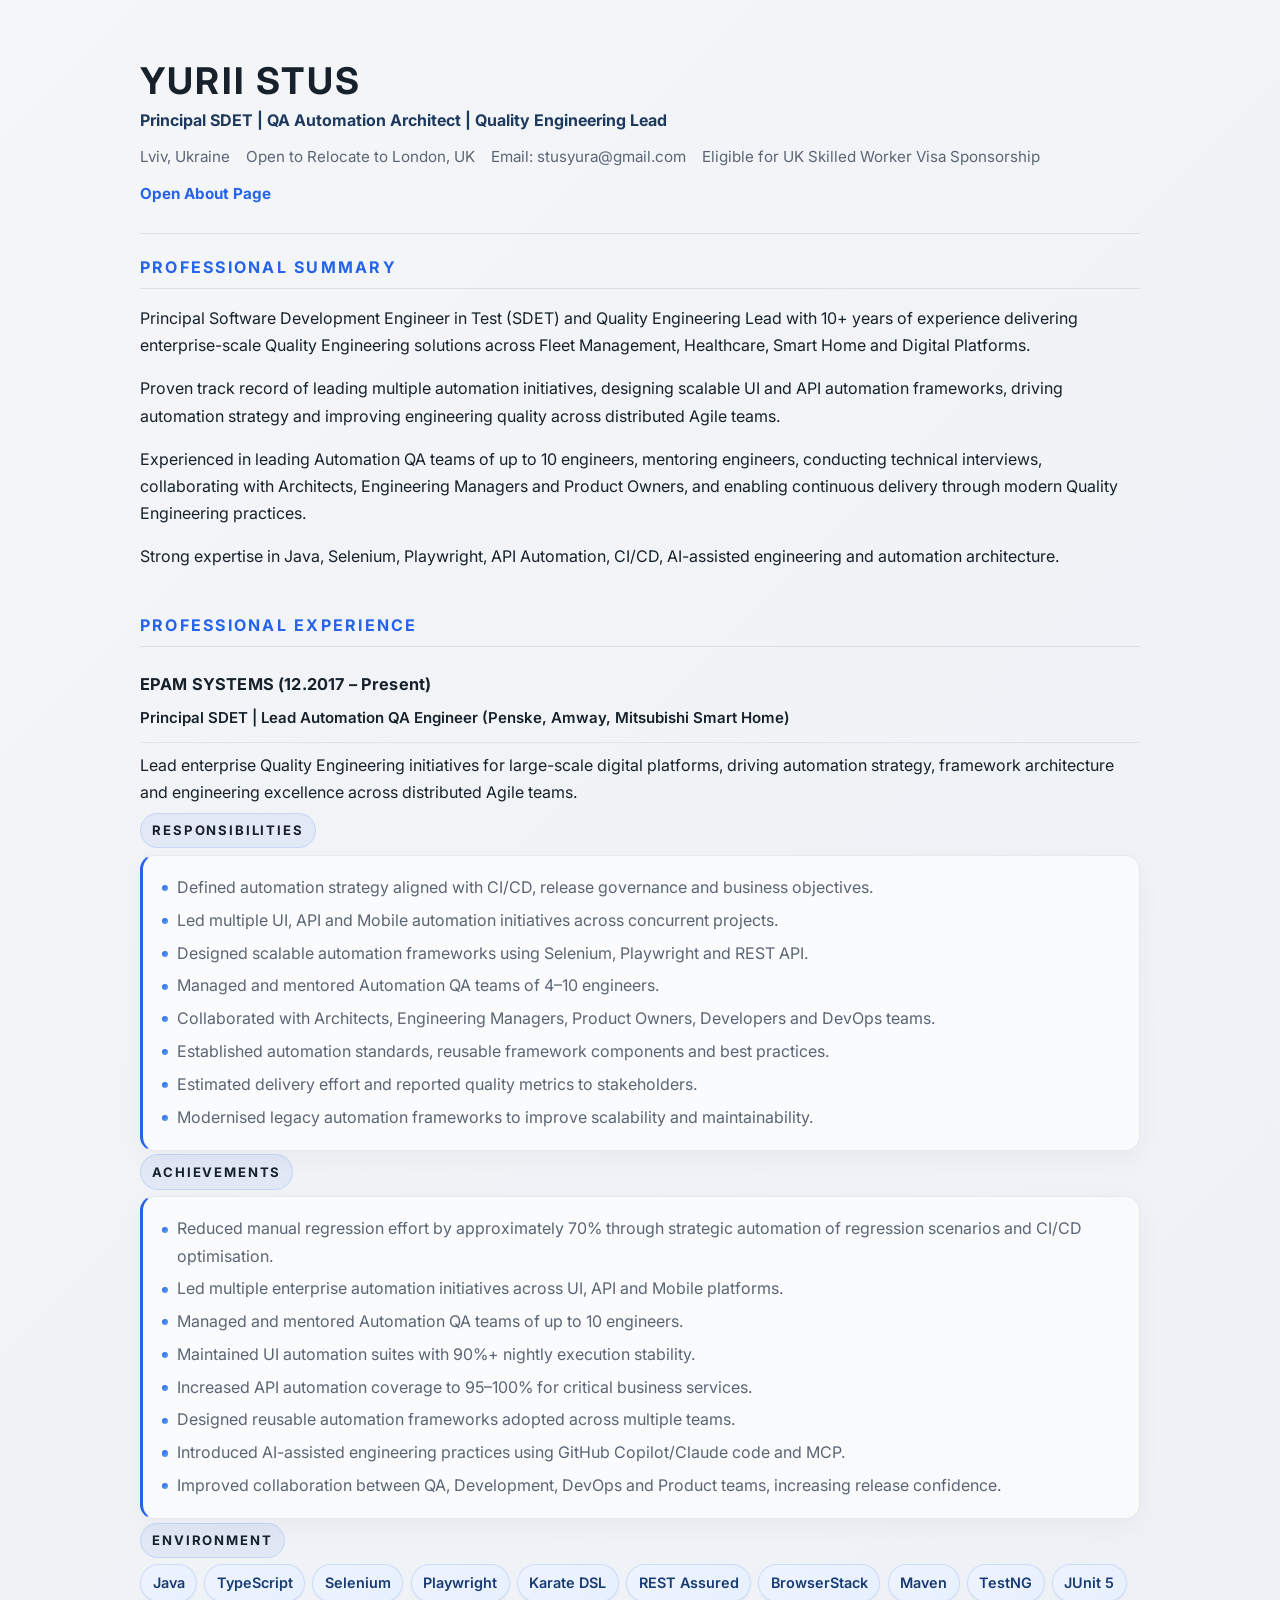
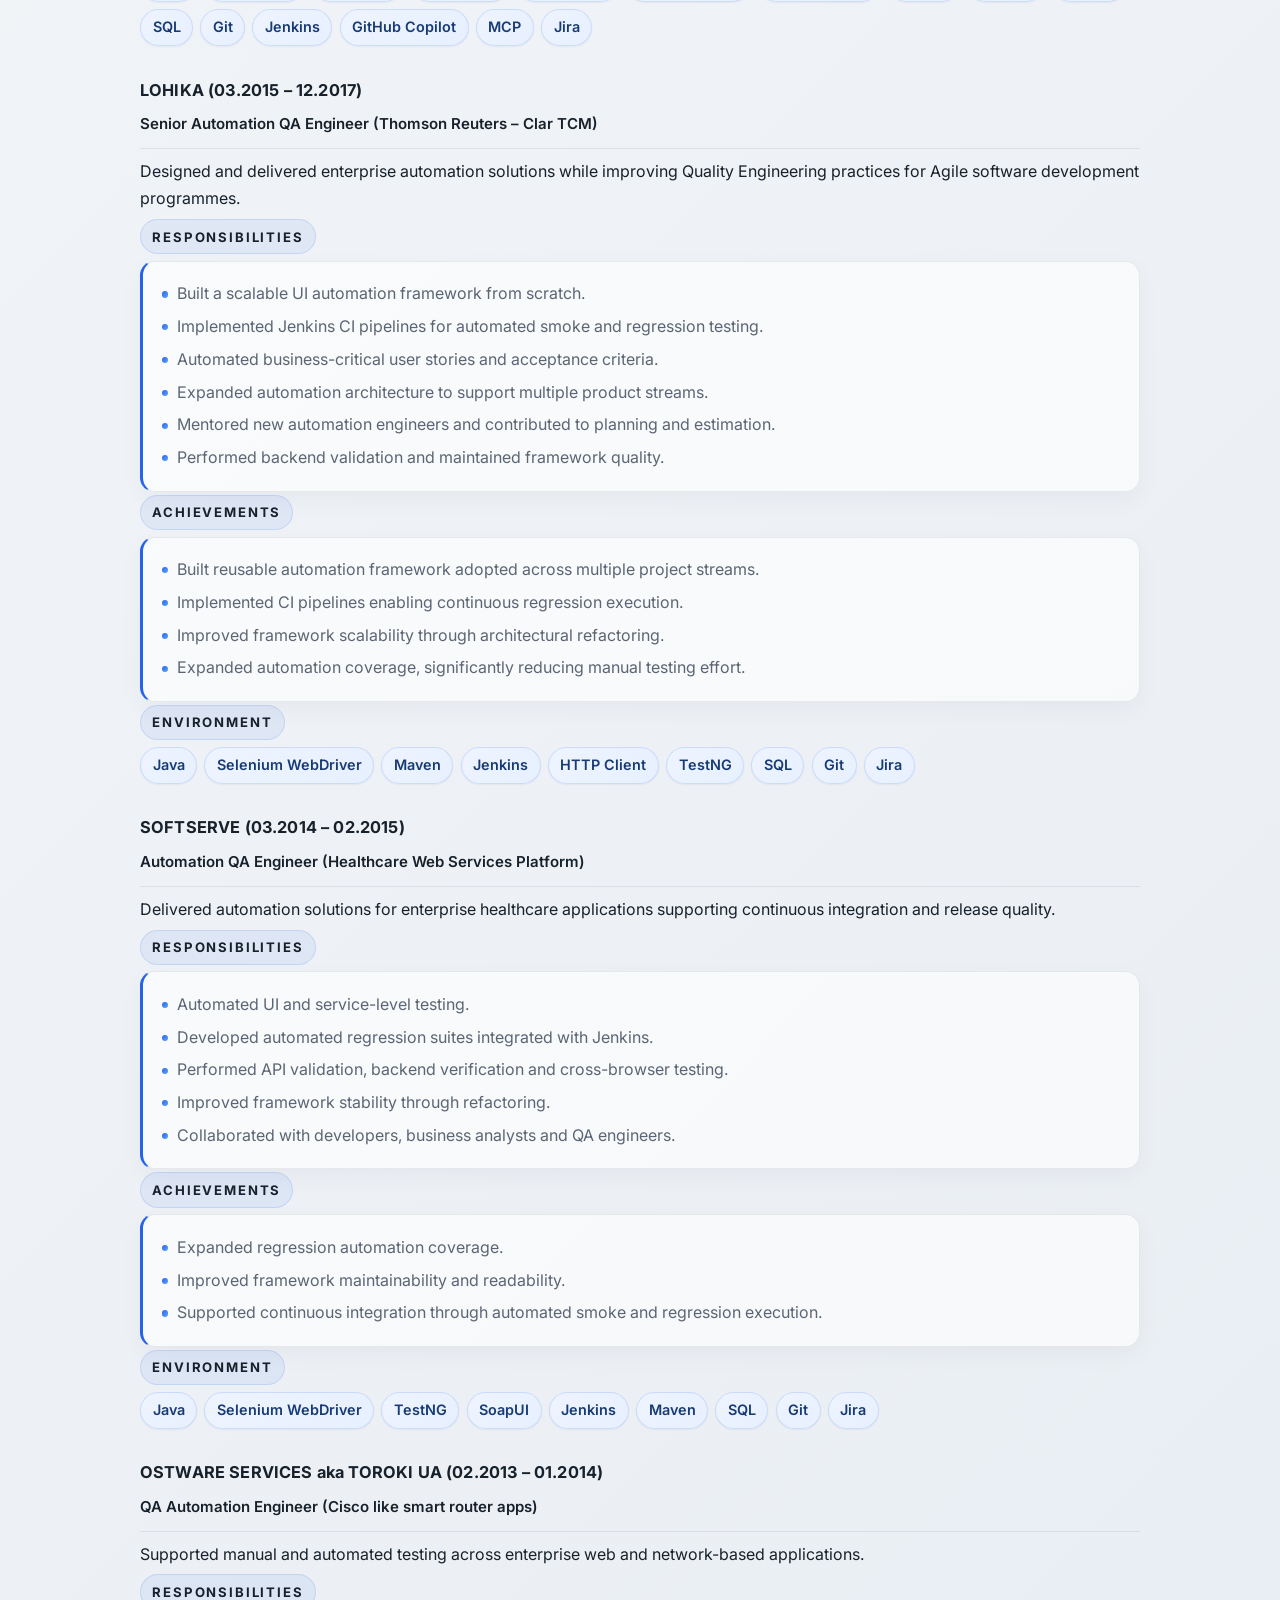
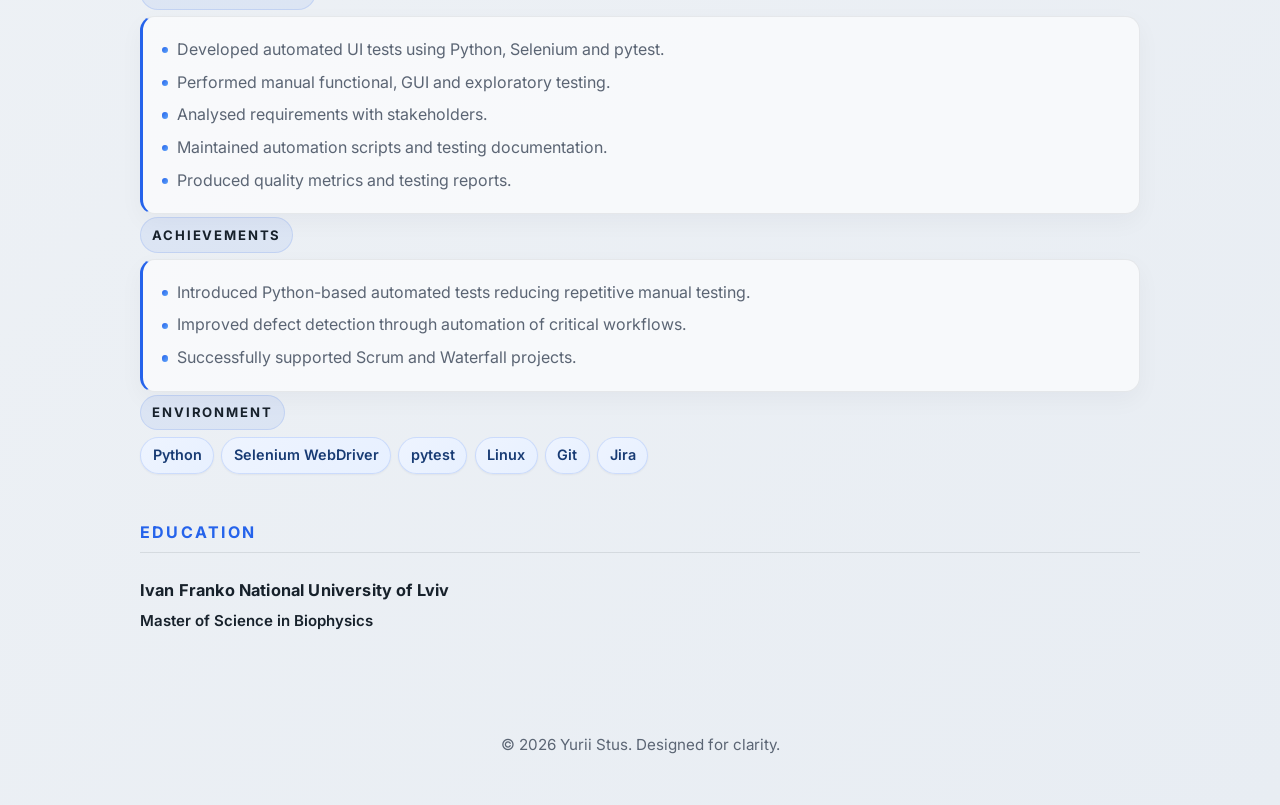
==== index.html @ 92c7ce74 "initial commit" ====
<!DOCTYPE html>
<html lang="en">
  <head>
    <meta charset="UTF-8" />
    <meta name="viewport" content="width=device-width, initial-scale=1.0" />
    <title>Yurii Stus | CV</title>
    <meta name="description" content="A polished CV website showcasing modern UI engineering and product-focused front-end work." />
    <link rel="preconnect" href="https://fonts.googleapis.com" />
    <link rel="preconnect" href="https://fonts.gstatic.com" crossorigin />
    <link href="https://fonts.googleapis.com/css2?family=Inter:wght@400;500;600;700;800&display=swap" rel="stylesheet" />
    <link rel="stylesheet" href="styles.css" />
  </head>
  <body>
    <main id="top" class="cv-shell">
      <section class="cv-header container">
        <h1>YURII STUS</h1>
        <p class="cv-role">Principal SDET | QA Automation Architect | Quality Engineering Lead</p>
        <div class="cv-contact">
          <span>Lviv, Ukraine</span>
          <span>Open to Relocate to London, UK</span>
          <span>Email: stusyura@gmail.com</span>
          <span>Eligible for UK Skilled Worker Visa Sponsorship</span>
          <a href="about/">Open About Page</a>
        </div>
      </section>

      <section id="summary" class="cv-section container">
        <h2>PROFESSIONAL SUMMARY</h2>
        <p>Principal Software Development Engineer in Test (SDET) and Quality Engineering Lead with 10+ years of experience delivering enterprise-scale Quality Engineering solutions across Fleet Management, Healthcare, Smart Home and Digital Platforms.</p>
        <p>Proven track record of leading multiple automation initiatives, designing scalable UI and API automation frameworks, driving automation strategy and improving engineering quality across distributed Agile teams.</p>
        <p>Experienced in leading Automation QA teams of up to 10 engineers, mentoring engineers, conducting technical interviews, collaborating with Architects, Engineering Managers and Product Owners, and enabling continuous delivery through modern Quality Engineering practices.</p>
        <p>Strong expertise in Java, Selenium, Playwright, API Automation, CI/CD, AI-assisted engineering and automation architecture.</p>
      </section>

      <section id="experience" class="cv-section container">
        <h2>PROFESSIONAL EXPERIENCE</h2>

        <article class="cv-entry">
          <div class="cv-entry-header">
            <h3>EPAM SYSTEMS (12.2017 – Present)</h3>
            <p class="cv-meta">Principal SDET | Lead Automation QA Engineer (Penske, Amway, Mitsubishi Smart Home)</p>
          </div>
          <p>Lead enterprise Quality Engineering initiatives for large-scale digital platforms, driving automation strategy, framework architecture and engineering excellence across distributed Agile teams.</p>
          <p class="cv-subheading">Responsibilities</p>
          <ul class="cv-list">
            <li>Defined automation strategy aligned with CI/CD, release governance and business objectives.</li>
            <li>Led multiple UI, API and Mobile automation initiatives across concurrent projects.</li>
            <li>Designed scalable automation frameworks using Selenium, Playwright and REST API.</li>
            <li>Managed and mentored Automation QA teams of 4–10 engineers.</li>
            <li>Collaborated with Architects, Engineering Managers, Product Owners, Developers and DevOps teams.</li>
            <li>Established automation standards, reusable framework components and best practices.</li>
            <li>Estimated delivery effort and reported quality metrics to stakeholders.</li>
            <li>Modernised legacy automation frameworks to improve scalability and maintainability.</li>
          </ul>
          <p class="cv-subheading">Achievements</p>
          <ul class="cv-list">
            <li>Reduced manual regression effort by approximately 70% through strategic automation of regression scenarios and CI/CD optimisation.</li>
            <li>Led multiple enterprise automation initiatives across UI, API and Mobile platforms.</li>
            <li>Managed and mentored Automation QA teams of up to 10 engineers.</li>
            <li>Maintained UI automation suites with 90%+ nightly execution stability.</li>
            <li>Increased API automation coverage to 95–100% for critical business services.</li>
            <li>Designed reusable automation frameworks adopted across multiple teams.</li>
            <li>Introduced AI-assisted engineering practices using GitHub Copilot/Claude code and MCP.</li>
            <li>Improved collaboration between QA, Development, DevOps and Product teams, increasing release confidence.</li>
          </ul>
          <p class="cv-subheading">Environment</p>
          <p class="cv-environment"><span>Java</span><span>TypeScript</span><span>Selenium</span><span>Playwright</span><span>Karate DSL</span><span>REST Assured</span><span>BrowserStack</span><span>Maven</span><span>TestNG</span><span>JUnit 5</span><span>SQL</span><span>Git</span><span>Jenkins</span><span>GitHub Copilot</span><span>MCP</span><span>Jira</span></p>
        </article>

        <article class="cv-entry">
          <div class="cv-entry-header">
            <h3>LOHIKA (03.2015 – 12.2017)</h3>
            <p class="cv-meta">Senior Automation QA Engineer (Thomson Reuters – Clar TCM)</p>
          </div>
          <p>Designed and delivered enterprise automation solutions while improving Quality Engineering practices for Agile software development programmes.</p>
          <p class="cv-subheading">Responsibilities</p>
          <ul class="cv-list">
            <li>Built a scalable UI automation framework from scratch.</li>
            <li>Implemented Jenkins CI pipelines for automated smoke and regression testing.</li>
            <li>Automated business-critical user stories and acceptance criteria.</li>
            <li>Expanded automation architecture to support multiple product streams.</li>
            <li>Mentored new automation engineers and contributed to planning and estimation.</li>
            <li>Performed backend validation and maintained framework quality.</li>
          </ul>
          <p class="cv-subheading">Achievements</p>
          <ul class="cv-list">
            <li>Built reusable automation framework adopted across multiple project streams.</li>
            <li>Implemented CI pipelines enabling continuous regression execution.</li>
            <li>Improved framework scalability through architectural refactoring.</li>
            <li>Expanded automation coverage, significantly reducing manual testing effort.</li>
          </ul>
          <p class="cv-subheading">Environment</p>
          <p class="cv-environment"><span>Java</span><span>Selenium WebDriver</span><span>Maven</span><span>Jenkins</span><span>HTTP Client</span><span>TestNG</span><span>SQL</span><span>Git</span><span>Jira</span></p>
        </article>

        <article class="cv-entry">
          <div class="cv-entry-header">
            <h3>SOFTSERVE (03.2014 – 02.2015)</h3>
            <p class="cv-meta">Automation QA Engineer (Healthcare Web Services Platform)</p>
          </div>
          <p>Delivered automation solutions for enterprise healthcare applications supporting continuous integration and release quality.</p>
          <p class="cv-subheading">Responsibilities</p>
          <ul class="cv-list">
            <li>Automated UI and service-level testing.</li>
            <li>Developed automated regression suites integrated with Jenkins.</li>
            <li>Performed API validation, backend verification and cross-browser testing.</li>
            <li>Improved framework stability through refactoring.</li>
            <li>Collaborated with developers, business analysts and QA engineers.</li>
          </ul>
          <p class="cv-subheading">Achievements</p>
          <ul class="cv-list">
            <li>Expanded regression automation coverage.</li>
            <li>Improved framework maintainability and readability.</li>
            <li>Supported continuous integration through automated smoke and regression execution.</li>
          </ul>
          <p class="cv-subheading">Environment</p>
          <p class="cv-environment"><span>Java</span><span>Selenium WebDriver</span><span>TestNG</span><span>SoapUI</span><span>Jenkins</span><span>Maven</span><span>SQL</span><span>Git</span><span>Jira</span></p>
        </article>

        <article class="cv-entry">
          <div class="cv-entry-header">
            <h3>OSTWARE SERVICES aka TOROKI UA (02.2013 – 01.2014)</h3>
            <p class="cv-meta">QA Automation Engineer (Cisco like smart router apps)</p>
          </div>
          <p>Supported manual and automated testing across enterprise web and network-based applications.</p>
          <p class="cv-subheading">Responsibilities</p>
          <ul class="cv-list">
            <li>Developed automated UI tests using Python, Selenium and pytest.</li>
            <li>Performed manual functional, GUI and exploratory testing.</li>
            <li>Analysed requirements with stakeholders.</li>
            <li>Maintained automation scripts and testing documentation.</li>
            <li>Produced quality metrics and testing reports.</li>
          </ul>
          <p class="cv-subheading">Achievements</p>
          <ul class="cv-list">
            <li>Introduced Python-based automated tests reducing repetitive manual testing.</li>
            <li>Improved defect detection through automation of critical workflows.</li>
            <li>Successfully supported Scrum and Waterfall projects.</li>
          </ul>
          <p class="cv-subheading">Environment</p>
          <p class="cv-environment"><span>Python</span><span>Selenium WebDriver</span><span>pytest</span><span>Linux</span><span>Git</span><span>Jira</span></p>
        </article>
      </section>

      <section id="education" class="cv-section container">
        <h2>EDUCATION</h2>
        <article class="cv-entry">
          <h3>Ivan Franko National University of Lviv</h3>
          <p class="cv-meta">Master of Science in Biophysics</p>
        </article>
      </section>
    </main>

    <footer class="site-footer">
      <div class="container">
        <p>© <span id="year"></span> Yurii Stus. Designed for clarity.</p>
      </div>
    </footer>

    <script src="script.js"></script>
  </body>
</html>
---- styles.css ----
:root {
  --bg: #f4f6f8;
  --bg-2: #e8edf3;
  --text: #17212b;
  --muted: #5b6574;
  --accent: #2563eb;
  --accent-2: #1e3a5f;
  --border: rgba(23, 33, 43, 0.1);
}

* { box-sizing: border-box; }
html { scroll-behavior: smooth; }

body {
  margin: 0;
  font-family: 'Inter', sans-serif;
  color: var(--text);
  background: linear-gradient(135deg, var(--bg), var(--bg-2));
  line-height: 1.7;
}

.container { width: min(1000px, calc(100% - 2rem)); margin: 0 auto; }

.cv-shell { padding: 2.5rem 0 3rem; }

.cv-header {
  padding: 1.2rem 0 1.6rem;
  border-bottom: 1px solid var(--border);
}

.cv-header h1 {
  margin: 0 0 0.25rem;
  font-size: clamp(1.8rem, 3.1vw, 2.3rem);
  letter-spacing: 0.06em;
  line-height: 1.2;
}

.cv-role {
  margin: 0 0 0.6rem;
  font-weight: 700;
  color: var(--accent-2);
}

.cv-contact {
  display: flex;
  flex-wrap: wrap;
  gap: 0.7rem 1rem;
  color: var(--muted);
  font-size: 0.95rem;
}

.cv-contact a {
  color: var(--accent);
  font-weight: 700;
  text-decoration: none;
}

.cv-section {
  padding: 1.3rem 0 0.3rem;
}

.cv-section h2 {
  margin: 0 0 0.8rem;
  font-size: 1rem;
  font-weight: 700;
  letter-spacing: 0.14em;
  text-transform: uppercase;
  color: var(--accent);
  border-bottom: 1px solid var(--border);
  padding-bottom: 0.4rem;
}

.cv-entry {
  padding: 0.7rem 0 1rem;
}

.cv-entry-header {
  display: flex;
  flex-direction: column;
  gap: 0.2rem;
  margin: 0 0 0.55rem;
  padding: 0 0 0.55rem;
  border-bottom: 1px solid rgba(23, 33, 43, 0.08);
  background: transparent;
  box-shadow: none;
}

.cv-entry h3 {
  margin: 0;
  font-size: 1.02rem;
  font-weight: 700;
  letter-spacing: 0.01em;
  color: var(--text);
}

.cv-entry p {
  margin: 0.2rem 0;
  color: var(--text);
}

.cv-meta {
  margin: 0;
  width: fit-content;
  display: inline-block;
  padding: 0;
  border: none;
  background: none;
  font-size: 0.94rem;
  font-weight: 600;
  color: var(--muted);
}

.cv-subheading {
  display: inline-flex;
  align-items: center;
  margin: 0.95rem 0 0.4rem;
  padding: 0.35rem 0.7rem;
  border-radius: 999px;
  background: rgba(37, 99, 235, 0.08);
  border: 1px solid rgba(37, 99, 235, 0.14);
  font-size: 0.82rem;
  font-weight: 700;
  letter-spacing: 0.14em;
  text-transform: uppercase;
  color: var(--accent-2);
}

.cv-list {
  margin: 0.2rem 0 0;
  padding: 0.8rem 0.95rem 0.85rem 1.2rem;
  list-style: none;
  color: var(--muted);
  background: rgba(255, 255, 255, 0.62);
  border: 1px solid rgba(23, 33, 43, 0.08);
  border-left: 3px solid var(--accent);
  border-radius: 0.9rem;
  box-shadow: 0 8px 24px rgba(15, 23, 42, 0.04);
}

.cv-list li {
  position: relative;
  margin: 0.35rem 0;
  padding-left: 0.9rem;
}

.cv-list li::before {
  content: "";
  position: absolute;
  left: 0;
  top: 0.7em;
  width: 0.38rem;
  height: 0.38rem;
  border-radius: 999px;
  background: linear-gradient(135deg, var(--accent), #60a5fa);
}

.cv-environment {
  margin-top: 0.4rem;
  color: var(--muted);
  font-size: 0.95rem;
  display: flex;
  flex-wrap: wrap;
  gap: 0.45rem;
}

.cv-environment span {
  display: inline-block;
  padding: 0.34rem 0.72rem;
  border-radius: 999px;
  background: linear-gradient(135deg, #eef4ff, #e7f0ff);
  color: #183b74;
  border: 1px solid rgba(37, 99, 235, 0.16);
  font-size: 0.9rem;
  font-weight: 600;
  box-shadow: 0 1px 2px rgba(15, 23, 42, 0.05);
}

.site-footer {
  padding: 0.7rem 0 2rem;
  color: var(--muted);
  text-align: center;
  font-size: 0.95rem;
}

@media (max-width: 640px) {
  .cv-contact {
    flex-direction: column;
    gap: 0.35rem;
  }
}
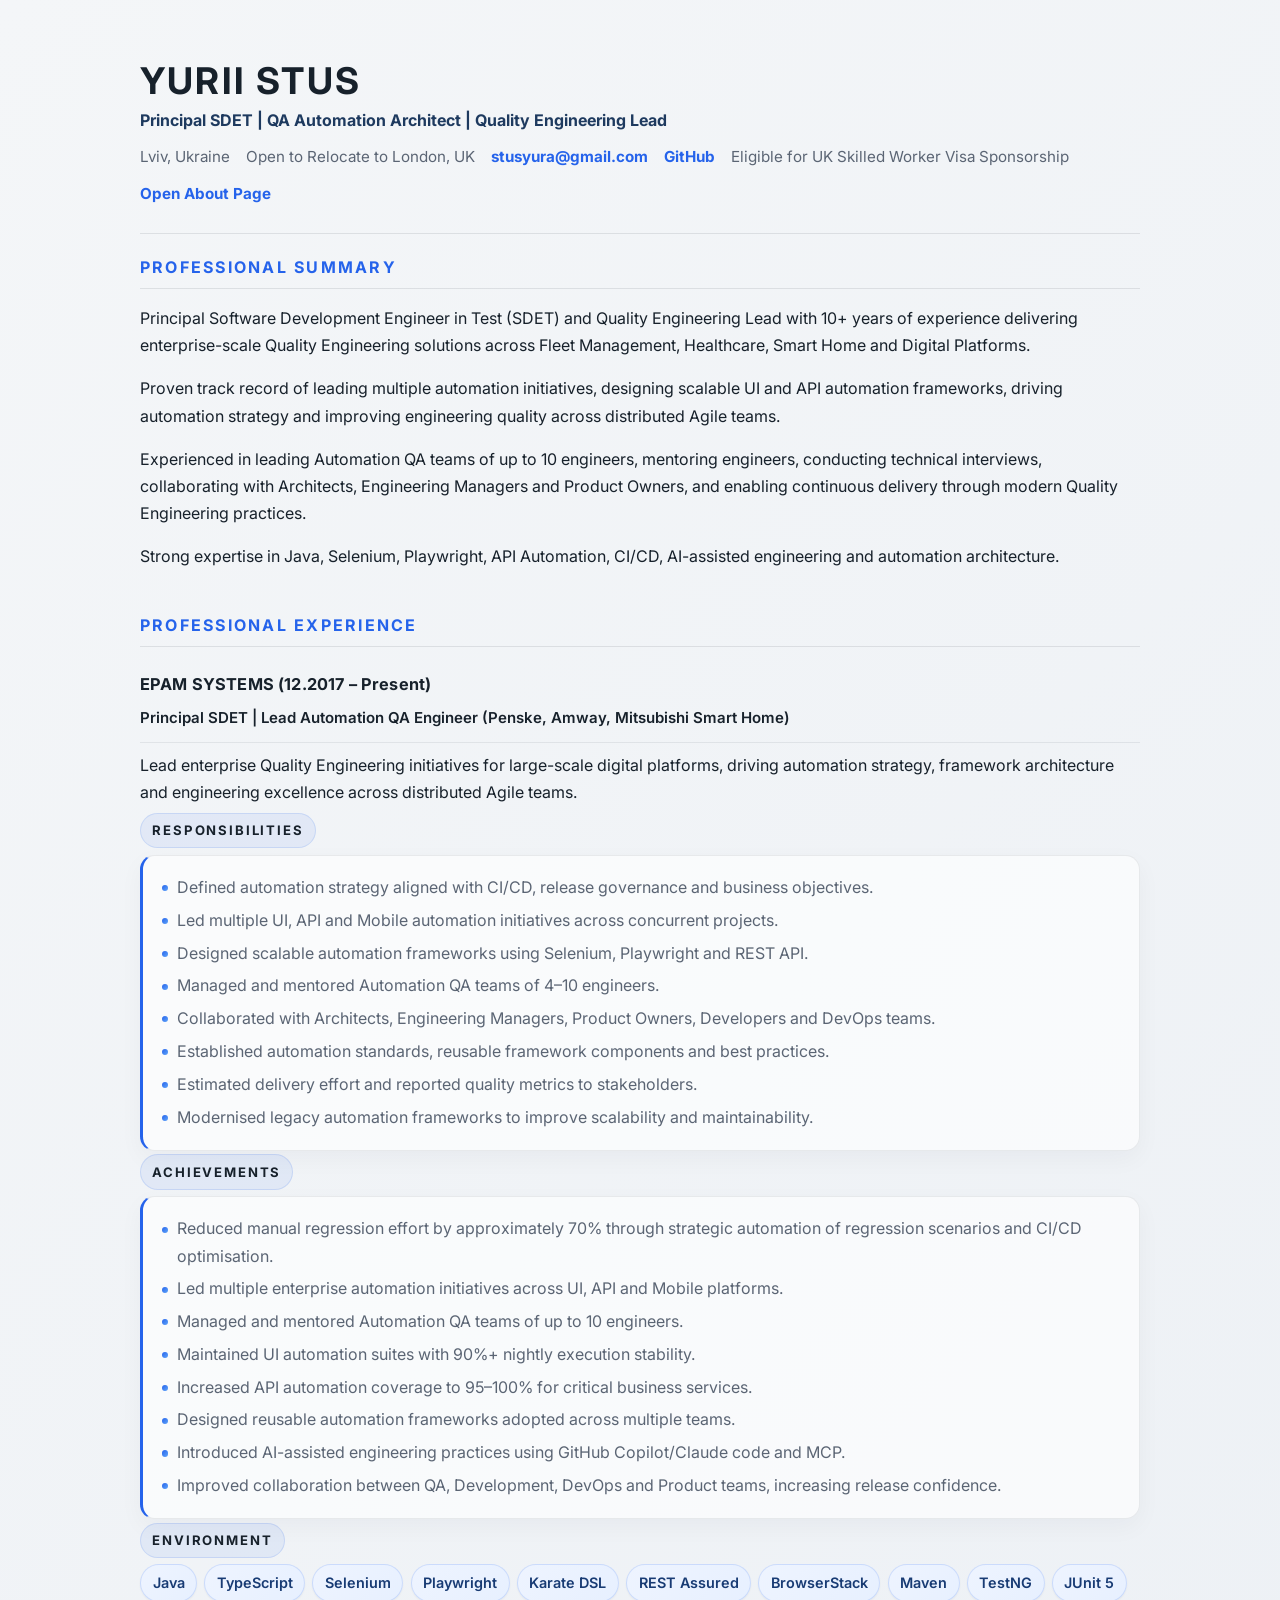
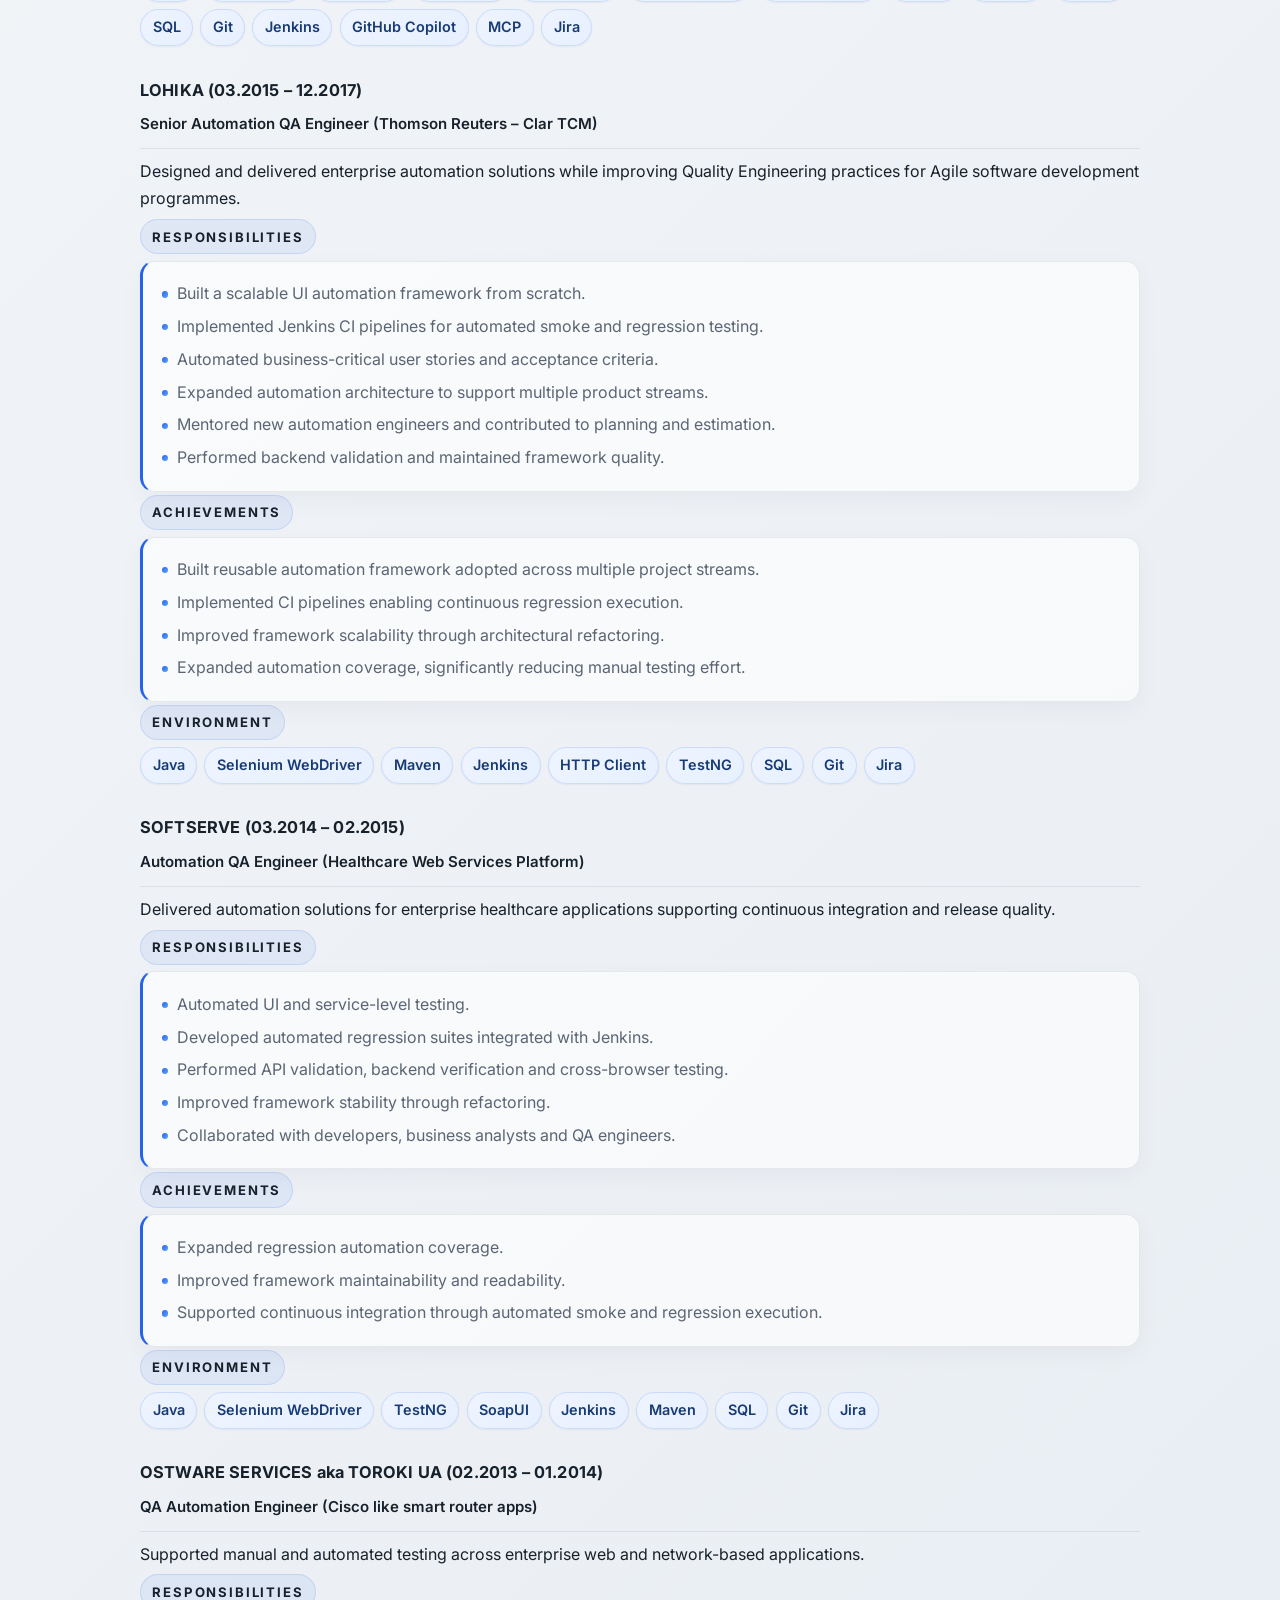
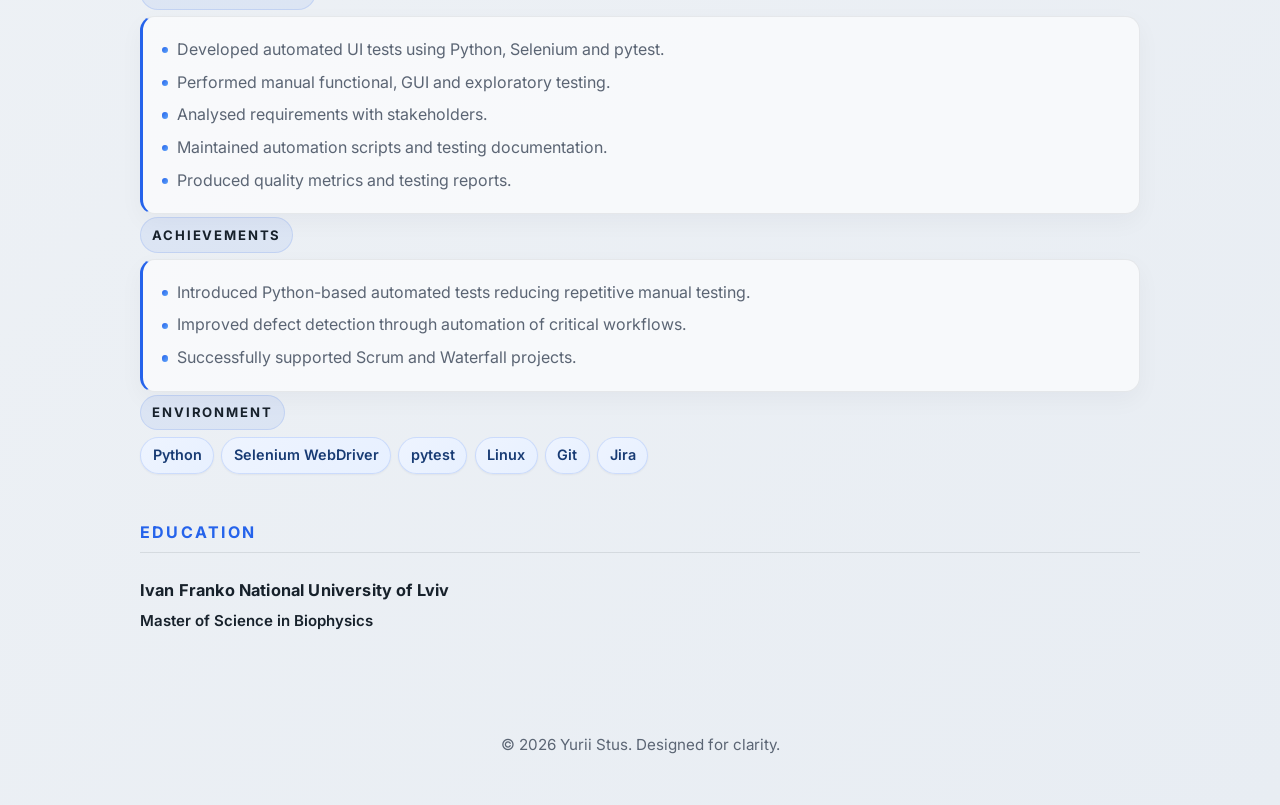
==== commit 081aae64: "Enhance about page with profile, tech stack, and email modal Add profile photo and favicon, introduc" ====
--- a/index.html
+++ b/index.html
@@ -18,7 +18,8 @@
         <div class="cv-contact">
           <span>Lviv, Ukraine</span>
           <span>Open to Relocate to London, UK</span>
-          <span>Email: stusyura@gmail.com</span>
+          <a href="mailto:stusyura@gmail.com" data-email-trigger>stusyura@gmail.com</a>
+          <a href="https://github.com/yurastus" target="_blank" rel="noopener noreferrer">GitHub</a>
           <span>Eligible for UK Skilled Worker Visa Sponsorship</span>
           <a href="about/">Open About Page</a>
         </div>
@@ -151,6 +152,25 @@
       </section>
     </main>
 
+    <div class="email-modal" id="emailModal" hidden>
+      <div class="email-modal__backdrop" data-email-close></div>
+      <div class="email-modal__dialog" role="dialog" aria-modal="true" aria-labelledby="emailModalTitle">
+        <button class="email-modal__close" type="button" data-email-close aria-label="Close">&times;</button>
+        <p class="email-modal__eyebrow">Get in touch</p>
+        <h2 id="emailModalTitle" class="email-modal__title">Email Yurii</h2>
+        <p class="email-modal__desc">Pick your mail app — your message opens pre-filled and ready to send.</p>
+        <div class="email-modal__address">
+          <span id="emailModalAddress">stusyura@gmail.com</span>
+          <button class="email-modal__copy" type="button" data-email-copy>Copy</button>
+        </div>
+        <div class="email-modal__actions">
+          <a class="email-btn email-btn--primary" data-email-gmail target="_blank" rel="noopener noreferrer">Open in Gmail</a>
+          <a class="email-btn email-btn--secondary" data-email-outlook target="_blank" rel="noopener noreferrer">Open in Outlook</a>
+          <a class="email-btn email-btn--secondary" data-email-default>Default mail app</a>
+        </div>
+      </div>
+    </div>
+
     <footer class="site-footer">
       <div class="container">
         <p>© <span id="year"></span> Yurii Stus. Designed for clarity.</p>
--- a/styles.css
+++ b/styles.css
@@ -53,6 +53,18 @@
   color: var(--accent);
   font-weight: 700;
   text-decoration: none;
+  transition: color 0.15s ease;
+}
+
+.cv-contact a:hover {
+  text-decoration: underline;
+  color: var(--accent-2);
+}
+
+.cv-contact a:focus-visible {
+  outline: 2px solid var(--accent);
+  outline-offset: 2px;
+  border-radius: 3px;
 }
 
 .cv-section {
@@ -182,6 +194,160 @@
   font-size: 0.95rem;
 }
 
+.email-modal {
+  position: fixed;
+  inset: 0;
+  z-index: 100;
+  display: flex;
+  align-items: center;
+  justify-content: center;
+  padding: 1.25rem;
+}
+
+.email-modal[hidden] { display: none; }
+
+.email-modal__backdrop {
+  position: absolute;
+  inset: 0;
+  background: rgba(17, 24, 39, 0.5);
+  backdrop-filter: blur(4px);
+  opacity: 0;
+  transition: opacity 220ms ease;
+}
+
+.email-modal.is-open .email-modal__backdrop { opacity: 1; }
+
+.email-modal__dialog {
+  position: relative;
+  width: min(420px, 100%);
+  padding: 1.75rem 1.6rem 1.6rem;
+  border: 1px solid var(--border);
+  border-radius: 20px;
+  background: #ffffff;
+  box-shadow: 0 30px 70px rgba(15, 23, 42, 0.28);
+  transform: translateY(12px) scale(0.98);
+  opacity: 0;
+  transition: transform 220ms ease, opacity 220ms ease;
+}
+
+.email-modal.is-open .email-modal__dialog {
+  transform: translateY(0) scale(1);
+  opacity: 1;
+}
+
+.email-modal__close {
+  position: absolute;
+  top: 0.9rem;
+  right: 0.9rem;
+  width: 2rem;
+  height: 2rem;
+  display: inline-flex;
+  align-items: center;
+  justify-content: center;
+  border: 1px solid var(--border);
+  border-radius: 999px;
+  background: var(--bg);
+  color: var(--text);
+  font-size: 1.2rem;
+  line-height: 1;
+  cursor: pointer;
+  transition: transform 160ms ease;
+}
+
+.email-modal__close:hover { transform: scale(1.05); }
+
+.email-modal__eyebrow {
+  margin: 0 0 0.35rem;
+  font-size: 0.78rem;
+  font-weight: 700;
+  letter-spacing: 0.16em;
+  text-transform: uppercase;
+  color: var(--accent);
+}
+
+.email-modal__title { margin: 0 0 0.35rem; font-size: 1.5rem; color: var(--text); }
+
+.email-modal__desc {
+  margin: 0 0 1.1rem;
+  color: var(--muted);
+  font-size: 0.95rem;
+  line-height: 1.5;
+}
+
+.email-modal__address {
+  display: flex;
+  align-items: center;
+  justify-content: space-between;
+  gap: 0.75rem;
+  padding: 0.55rem 0.55rem 0.55rem 0.9rem;
+  margin-bottom: 1.1rem;
+  border: 1px solid var(--border);
+  border-radius: 999px;
+  background: var(--bg);
+  color: var(--text);
+  font-size: 0.95rem;
+  overflow: hidden;
+}
+
+.email-modal__address span {
+  overflow: hidden;
+  text-overflow: ellipsis;
+  white-space: nowrap;
+}
+
+.email-modal__copy {
+  flex-shrink: 0;
+  border: 1px solid rgba(37, 99, 235, 0.16);
+  border-radius: 999px;
+  padding: 0.4rem 0.85rem;
+  background: rgba(37, 99, 235, 0.08);
+  color: var(--accent);
+  font: inherit;
+  font-size: 0.82rem;
+  font-weight: 700;
+  cursor: pointer;
+  transition: background 160ms ease, color 160ms ease;
+}
+
+.email-modal__copy.is-copied {
+  background: var(--accent);
+  color: #ffffff;
+  border-color: transparent;
+}
+
+.email-modal__actions {
+  display: grid;
+  gap: 0.6rem;
+}
+
+.email-btn {
+  display: inline-flex;
+  align-items: center;
+  justify-content: center;
+  width: 100%;
+  padding: 0.75rem 1.1rem;
+  border-radius: 999px;
+  font-weight: 700;
+  text-decoration: none;
+  transition: transform 160ms ease, background 160ms ease, box-shadow 160ms ease;
+}
+
+.email-btn:hover { transform: translateY(-1px); }
+
+.email-btn--primary {
+  color: #ffffff;
+  background: linear-gradient(135deg, var(--accent), #60a5fa);
+  box-shadow: 0 10px 24px rgba(37, 99, 235, 0.28);
+}
+
+.email-btn--secondary {
+  color: var(--accent-2);
+  border: 1px solid var(--border);
+  background: var(--bg);
+}
+
+.email-btn--secondary:hover { background: rgba(37, 99, 235, 0.06); }
+
 @media (max-width: 640px) {
   .cv-contact {
     flex-direction: column;
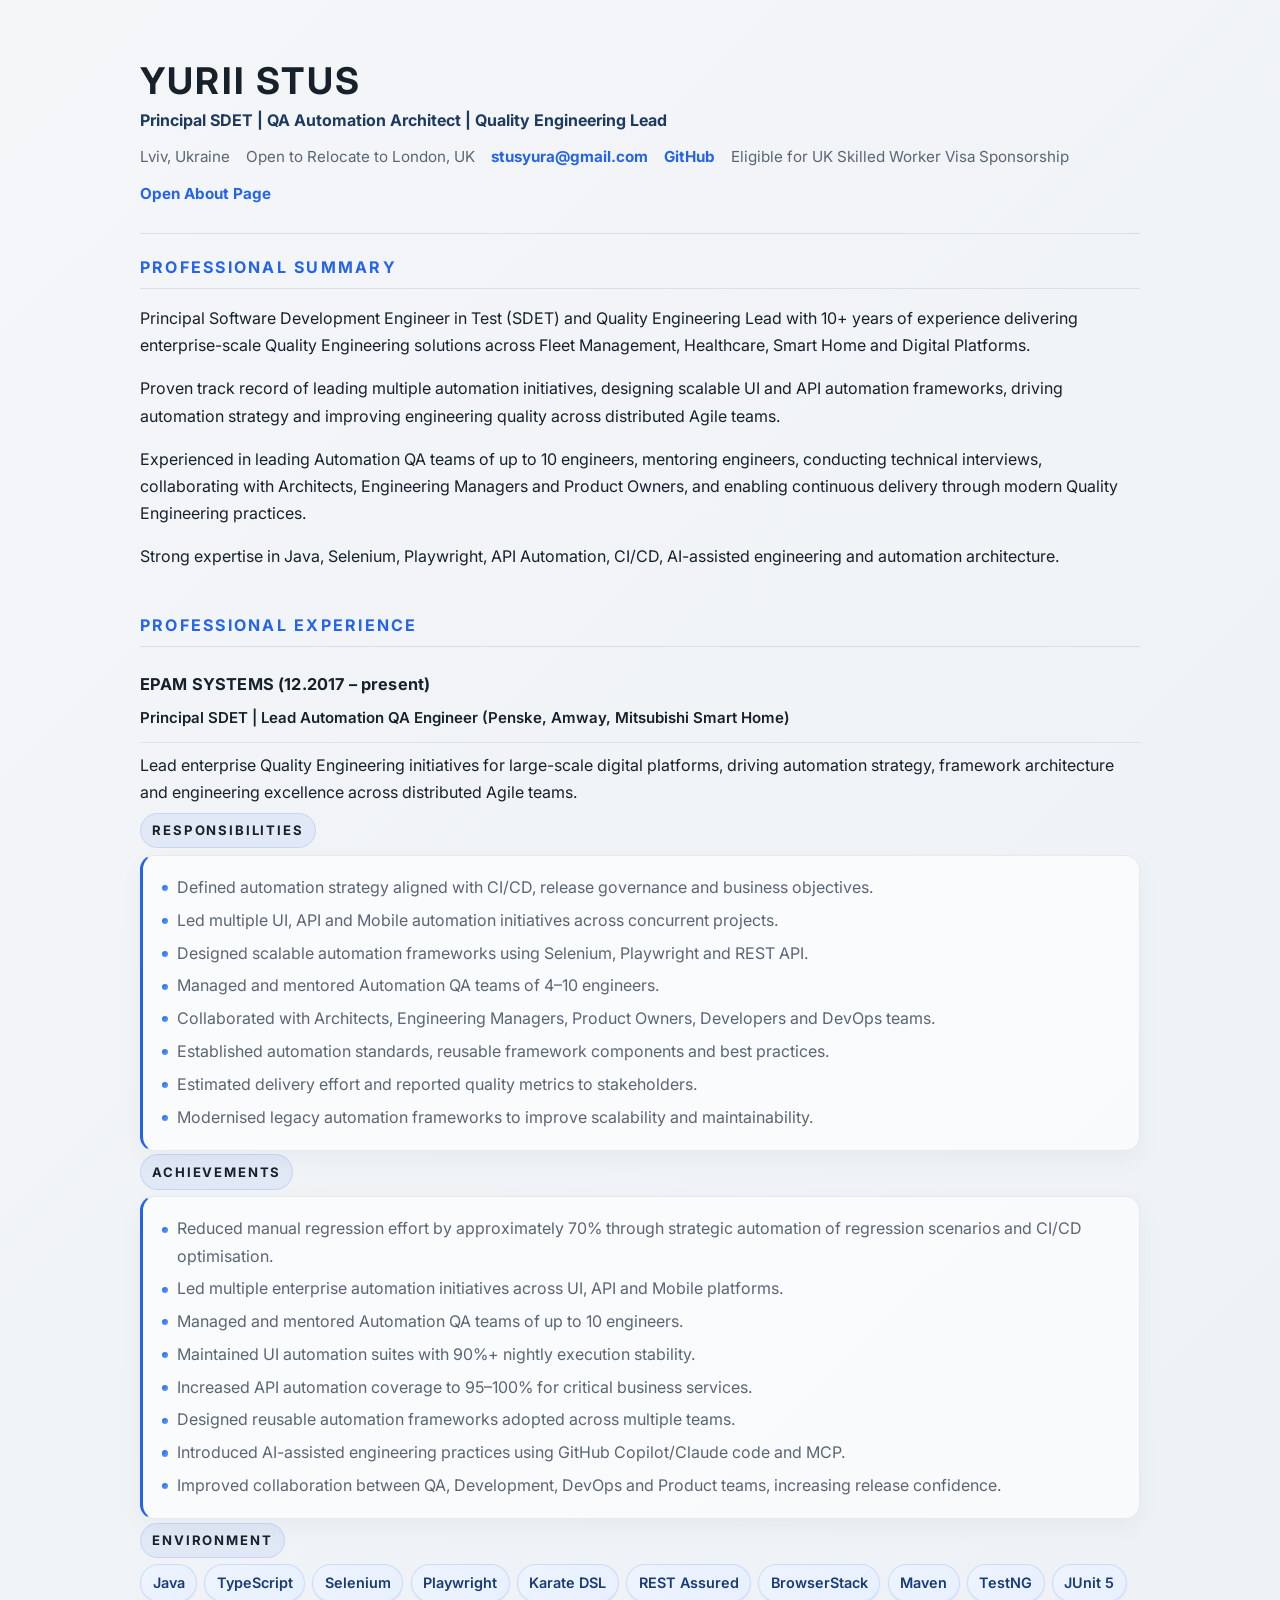
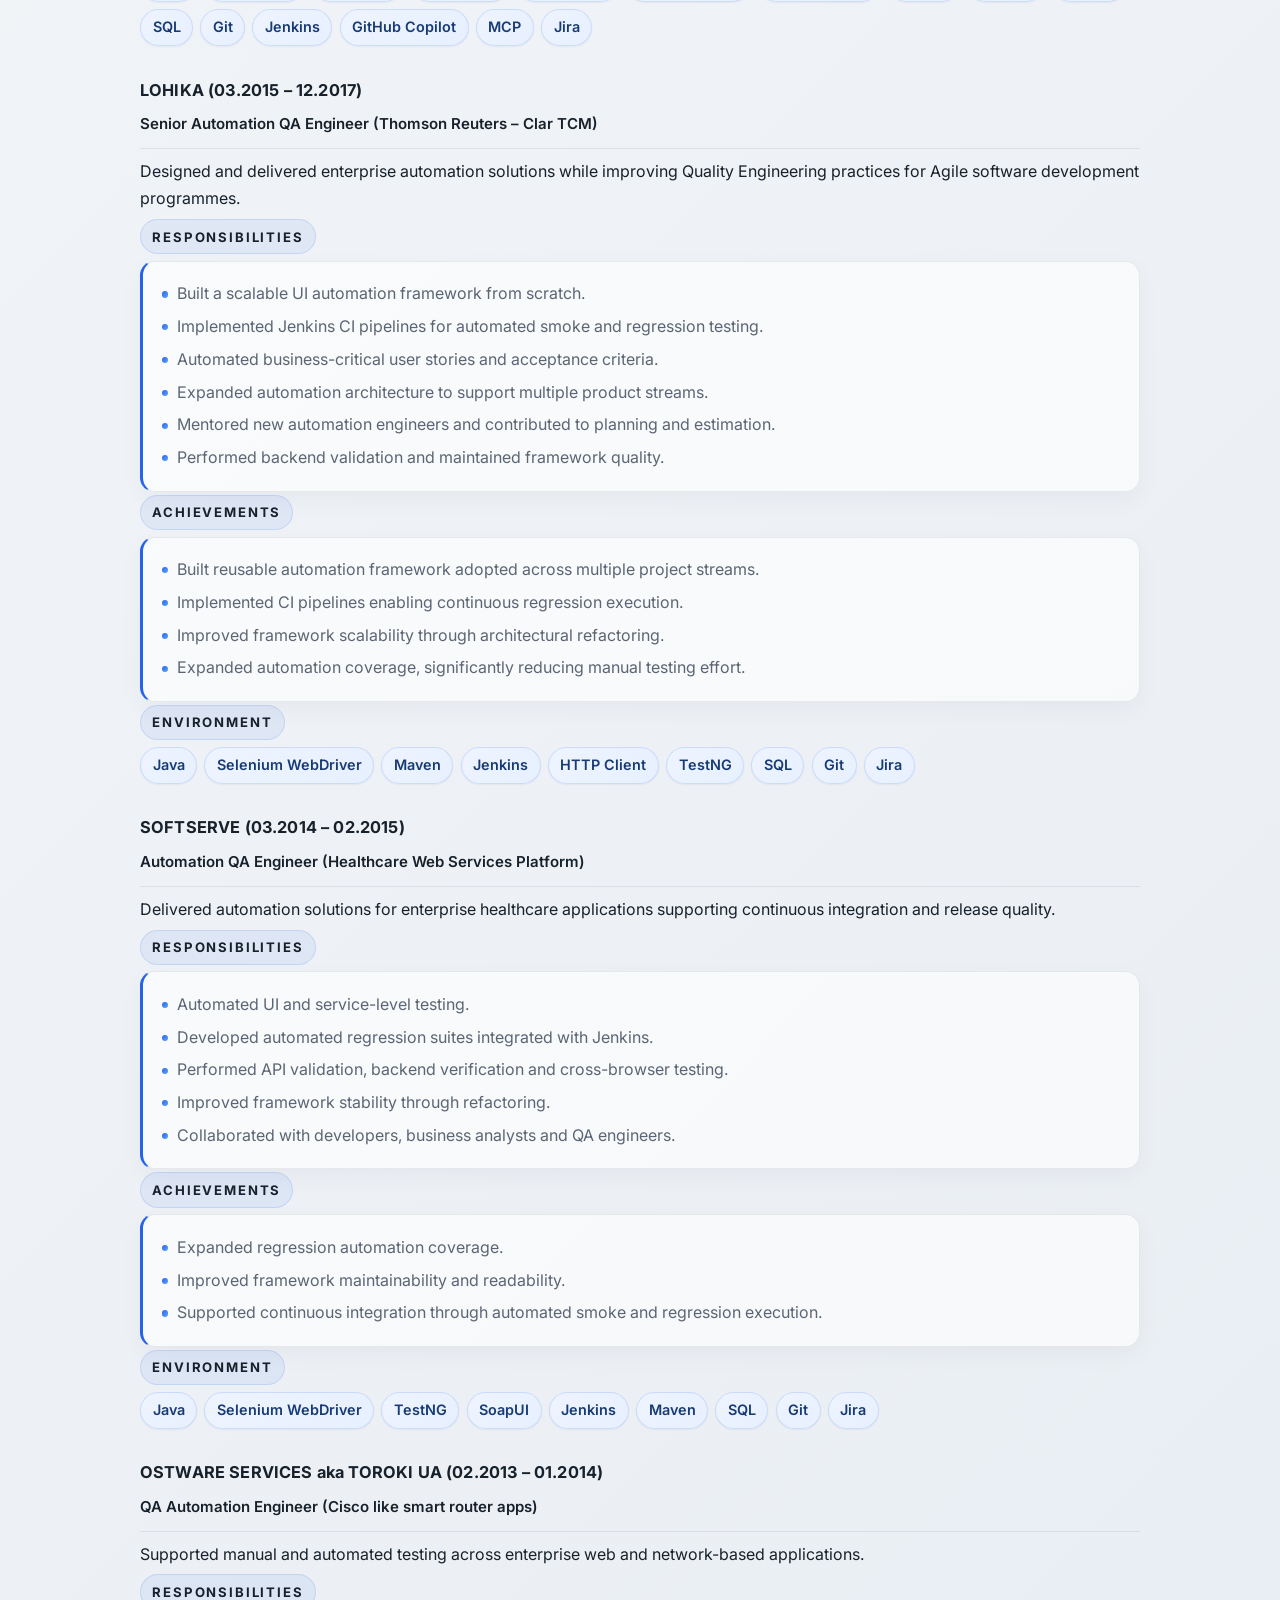
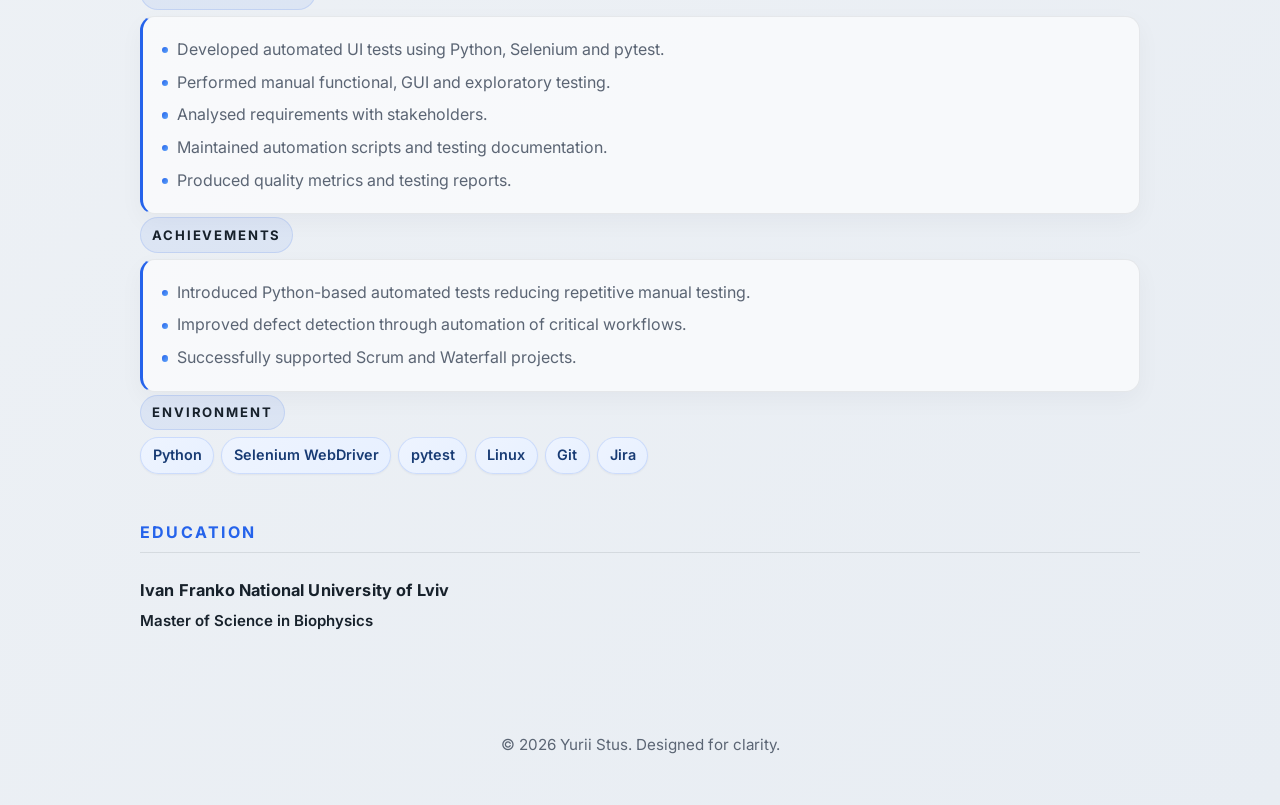
==== commit aebf678c: "Add favicon links and lowercase date on CV page Co-Authored-By: Claude Opus 4.6 <noreply@anthropic.c" ====
--- a/index.html
+++ b/index.html
@@ -3,6 +3,8 @@
   <head>
     <meta charset="UTF-8" />
     <meta name="viewport" content="width=device-width, initial-scale=1.0" />
+    <link rel="icon" type="image/png" href="about/assets/favicon.png" />
+    <link rel="apple-touch-icon" href="about/assets/favicon.png" />
     <title>Yurii Stus | CV</title>
     <meta name="description" content="A polished CV website showcasing modern UI engineering and product-focused front-end work." />
     <link rel="preconnect" href="https://fonts.googleapis.com" />
@@ -38,7 +40,7 @@
 
         <article class="cv-entry">
           <div class="cv-entry-header">
-            <h3>EPAM SYSTEMS (12.2017 – Present)</h3>
+            <h3>EPAM SYSTEMS (12.2017 – present)</h3>
             <p class="cv-meta">Principal SDET | Lead Automation QA Engineer (Penske, Amway, Mitsubishi Smart Home)</p>
           </div>
           <p>Lead enterprise Quality Engineering initiatives for large-scale digital platforms, driving automation strategy, framework architecture and engineering excellence across distributed Agile teams.</p>
